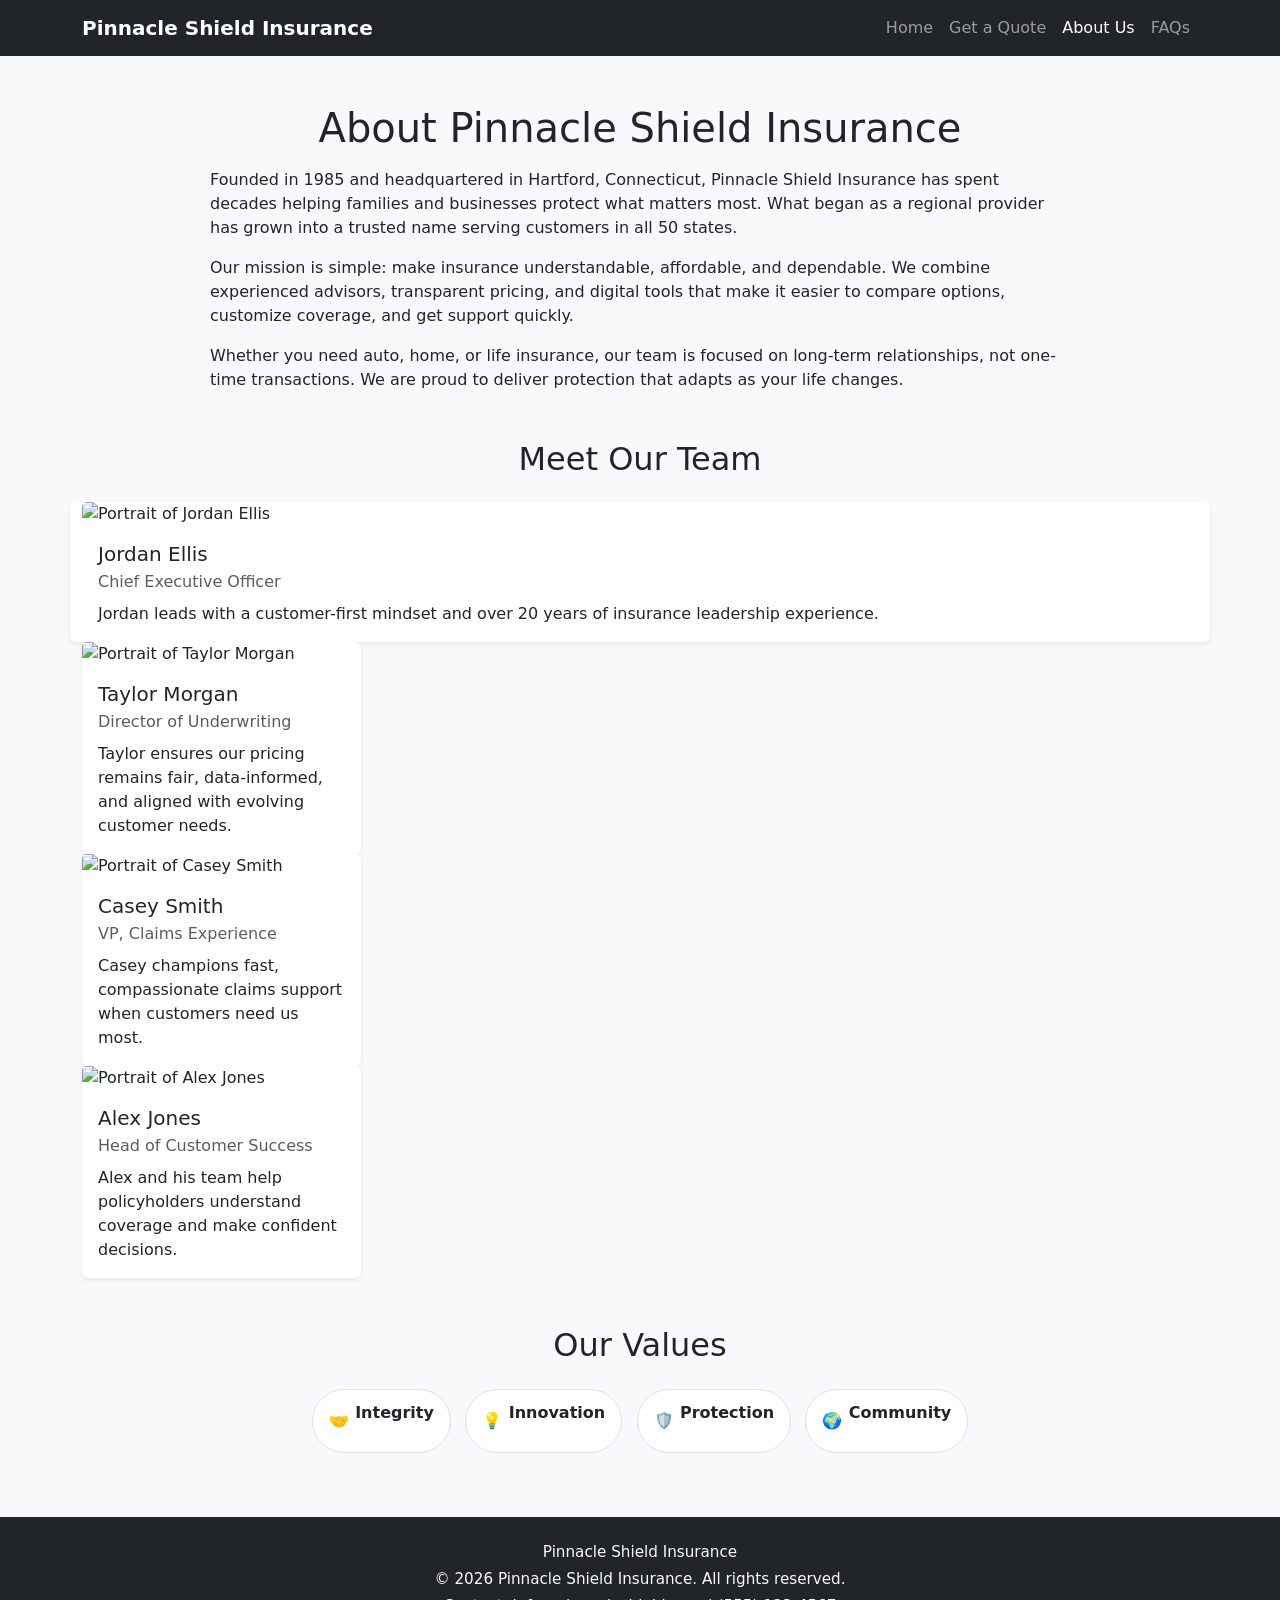
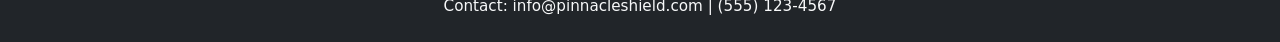
==== about.html @ 1ef5cbbd "Part 3: Add about page, FAQ page, responsive polish, and CI/CD pipeline" ====
<!DOCTYPE html>
<html lang="en">
<head>
    <meta charset="UTF-8">
    <meta name="viewport" content="width=device-width, initial-scale=1.0">
    <title>Pinnacle Shield Insurance | About Us</title>
    <link href="https://cdn.jsdelivr.net/npm/bootstrap@5.3.2/dist/css/bootstrap.min.css" rel="stylesheet">
    <link rel="stylesheet" href="css/styles.css">
</head>
<body>
    <header>
        <nav class="navbar navbar-expand-lg navbar-dark bg-dark">
            <div class="container">
                <a class="navbar-brand fw-semibold" href="index.html">Pinnacle Shield Insurance</a>
                <button class="navbar-toggler" type="button" data-bs-toggle="collapse" data-bs-target="#mainNavbar" aria-controls="mainNavbar" aria-expanded="false" aria-label="Toggle navigation">
                    <span class-navbar-toggler-icon></span>
                </button>
                <div class="collapse navbar-collapse" id="mainNavbar">
                    <ul class="navbar-nav ms-auto mb-2 mb-lg-0">
                        <li class="nav-item">
                            <a class="nav-link" href="index.html">Home</a>
                        </li>
                        <li class="nav-item">
                            <a class="nav-link" href="quote.html">Get a Quote</a>
                        </li>
                        <li class="nav-item">
                            <a class="nav-link" href="about.html">About Us</a>
                        </li>
                        <li class="nav-item">
                            <a class="nav-link" href="faq.html">FAQs</a>
                        </li>
                    </ul>
                </div>
            </div>
        </nav>
    </header>

    <main class="py-5 bg-light">
        <section class="container mb-5">
            <h1 class="mb-3 text-center">About Pinnacle Shield Insurance</h1>
            <div class="about-copy mx-auto">
                <p>
                    Founded in 1985 and headquartered in Hartford, Connecticut, Pinnacle Shield Insurance has spent decades helping families and businesses protect what matters most. What began as a regional provider has grown into a trusted name serving customers in all 50 states.
                </p>
                <p>
                    Our mission is simple: make insurance understandable, affordable, and dependable. We combine experienced advisors, transparent pricing, and digital tools that make it easier to compare options, customize coverage, and get support quickly.
                </p>
                <p class="mb-0">
                    Whether you need auto, home, or life insurance, our team is focused on long-term relationships, not one-time transactions. We are proud to deliver protection that adapts as your life changes.
                </p>
            </div>
        </section>

        <section class="container mb-5">
            <h2 class="text-center mb-4">Meet Our Team</h2>
            <div class="row g-4">
                <article class="card h-100 border-0 shadow-sm">
                    <img src="https://placehold.co/150x150" class="card-img-top" alt="Portrait of Jordan Ellis">
                    <div class="card-body">
                        <h3 class="h5 mb-1">Jordan Ellis</h3>
                        <p class="text-muted mb-2">Chief Executive Officer</p>
                        <p class="mb-0">Jordan leads with a customer-first mindset and over 20 years of insurance leadership experience.</p>
                    </div>
                </article>
            </div>
            <div class="col-md-6 col-lg-3">
                <article class="card h-100 border-0 shadow-sm">
                    <img src="https://placehold.co/150x150" class="card-img-top" alt="Portrait of Taylor Morgan">
                    <div class="card-body">
                        <h3 class="h5 mb-1">Taylor Morgan</h3>
                        <p class="text-muted mb-2">Director of Underwriting</p>
                        <p class="mb-0">Taylor ensures our pricing remains fair, data-informed, and aligned with evolving customer needs.</p>
                    </div>
                </article>
            </div>
            <div class="col-md-6 col-lg-3">
                <article class="card h-100 border-0 shadow-sm">
                    <img src="https://placehold.co/150x150" class="card-img-top" alt="Portrait of Casey Smith">
                    <div class="card-body">
                        <h3 class="h5 mb-1">Casey Smith</h3>
                        <p class="text-muted mb-2">VP, Claims Experience</p>
                        <p class="mb-0">Casey champions fast, compassionate claims support when customers need us most.</p>
                    </div>
                </article>
            </div>
            <div class="col-md-6 col-lg-3">
                <article class="card h-100 border-0 shadow-sm">
                    <img src="https://placehold.co/150x150" class="card-img-top" alt="Portrait of Alex Jones">
                    <div class="card-body">
                        <h3 class="h5 mb-1">Alex Jones</h3>
                        <p class="text-muted mb-2">Head of Customer Success</p>
                        <p class="mb-0">Alex and his team help policyholders understand coverage and make confident decisions.</p>
                    </div>
                </article>
            </div>
        </section>

        <section class="container pb-3">
            <h2 class="text-center mb-4">Our Values</h2>
            <div class="values-row">
                <div class="value-item"><span aria-hidden="true">🤝</span><p>Integrity</p></div>
                <div class="value-item"><span aria-hidden="true">💡</span><p>Innovation</p></div>
                <div class="value-item"><span aria-hidden="true">🛡️</span><p>Protection</p></div>
                <div class="value-item"><span aria-hidden="true">🌍</span><p>Community</p></div>
            </div>
        </section>
    </main>

    <footer class="bg-dark text-light py-4">
        <div class="container text-center">
            <p class="mb-1">Pinnacle Shield Insurance</p>
            <p class="mb-1">&copy; 2026 Pinnacle Shield Insurance. All rights reserved.</p>
            <p class="mb-0">Contact: info@pinnacleshield.com | (555) 123-4567</p>
        </div>
    </footer>

    <script src="https://cdn.jsdelivr.net/npm/bootstrap@5.3.2/dist/js/bootstrap.bundle.min.js"></script>
    <script src="js/main.js"></script>
</body>
</html>
---- css/styles.css ----
:root {
    --brand-blue: #0056b3;
    --brand-blue-dark: #0a3d80;
    --surface-muted: #f2f6fa;
}

*, *::before, *::after {
    box-sizing: border-box;
    margin: 0;
    padding: 0;
}

body {
    min-height: 100vh;
}

.hero {
    padding: 3.5rem, 0;
    min-height: 360px;
    background: linear-gradient(135deg, var(--brand-blue), var(--brand-blue-dark));
    text-align: center;
}

.tagline {
    max-width: 760px;
}

.card {
    transition: box-shadow 0.25s ease, transform 0.25s ease;
}

.card:hover {
    box-shadow: 0 0.75rem 1.5rem rgba(0, 0, 0, 0,15);
    transform: translateY(-4px);
}

.type-card {
    background-color: var(--surface-muted);
    border: 1px solid #d8e3ef;
}

footer {
    background-color: #212529;
}

footer p {
    font-size: 0.95rem;
}

@media (max-width: 767.98px) {
    .hero {
        padding: 2.5rem 0;
        min-height: 300px;
    }

    .tagline {
        max-width: 100%;
    }

    .card {
        margin-bottom: 0.5rem;
    }
}

.quote-page {
    min-height: 70vh;
}

.quote-layout {
    max-width: 980ox;
}

.quote-subtitle {
    max-width: 760px;
    margin: 0 auto;
}

.hidden {
    display: none;
}

.quote-steps {
    display: flex;
    align-items: center;
    justify-content: center;
    gap: 0.8rem;
    flex-wrap: wrap;
}

.step-item {
    display: flex;
    flex-direction: column;
    align-items: center;
    min-width: 120px;
    color: #6c757d;
}

.step-circle {
    width: 36px;
    height: 36px;
    border-radius: 50%;
    display: inline-flex;
    align-items: center;
    justify-content: center;
    font-weight: 700;
    background-color: #dfe3e8;
    border: 2px solid #d8e3e8;
}

.step-label {
    margin-top: 0.4rem;
    font-size: 0.9rem;
    font-weight: 600;
}

.step-line {
    width: 40px;
    height: 2px;
    background-color: #d7dbe0;
}

.step-item.is-active {
    color: #0d6efd;
}

.step-item.is-active .step-circle {
    background-color: #0d6efd;
    border-color:#8eb8ff;
    color: #fff;
}

.type-option {
    width: 100%;
    border: 1px solid #d4d9df;
    border-radius: 0.6rem;
    background: #fff;
    min-height: 84px;
    font-weight: 700;
    transition: all 0.2s ease;
}

.type-option:hover {
    transform: translateY(-2px);
}

.type-option-auto {
    border-color: #60a5fa;
    color: #0d6efd;
}

.type-option-home {
    border-color: #34d399;
    color: #0f9d58;
}

.type-option-life {
    border-color: #fb7185;
    color: #e11d48;
}

.type-option.is-selected {
    box-shadow: 0 0 0 3px rgba(13, 110, 253, 0.2);
}

.type-card-option {
    border: 1px solid #d4d9df;
    border-radius: 0.6rem;
    min-height: 88px;
    display: flex;
    align-items: center;
    justify-content: center;
    gap: 0.5rem;
    font-weight: 700;
    background: #fff;
}

.type-emoji {
    font-size: 1.25rem;
}

.type-label {
    font-size: 1rem;
}

.btn-check:checked + .type-card-option {
    border-color: #0d6efd;
    box-shadow: 0 0 0 3px rgba(13, 110, 253, 0.2);
    color: #0d6efd;
}

.quote-results {
    max-width: 760px;
    margin: 0 auto;
}

.quote-summary-card {
    background-color: #fff;
}

.quote-price {
    font-size: 2.2rem;
    font-weight: 800;
    line-height: 1.1;
}

#savedQuotesList .card {
    text-align: left;
}

@media (max-width: 767.98px) {
    .quote-steps {
        gap: 0.4rem;
    }

    .step-item {
        min-width: 90px;
    }

    .step-line {
        width: 40px;
    }

    .quote-price {
        font-size: 1.8rem;
    }
}

.about-copy {
    max-width: 860px;
}

.team-photo {
    width: 100%;
    max-height: 160px;
    object-fit: cover;
}

.values-row {
    display: flex;
    flex-wrap: wrap;
    justify-content: center;
    gap: 0.9rem;
}

.value-item {
    display: inline-flex;
    align-items: center;
    gap: 0.4rem;
    padding: 0.7rem 1rem;
    border: 1px solid #d8e3ef;
    border-radius: 999px;
    background: #fff;
    font-weight: 600;
}

.faq-container {
    max-width: 900px;
}

@media (max-width: 768px) {
    .hero he {
        font-size: 1.8rem;
    }

    .type-card {
        min-height: auto;
    }

    .values-row {
        justify-content: flex-start;
    }
}

@media (max-width: 480px) {
    .hero {
        padding: 30px 15px;
    }

    .navbar-brand {
        font-size: 1rem;
    }

    .quote-layout {
        padding-left: 0.5rem;
        padding-right: 0.5rem;
    }

    .type-card-option {
        min-height: 72px;
    }

    .value-item {
        width: 100%;
        justify-content: center;
    }

    .btn {
        min-height: 44px;
    }
}
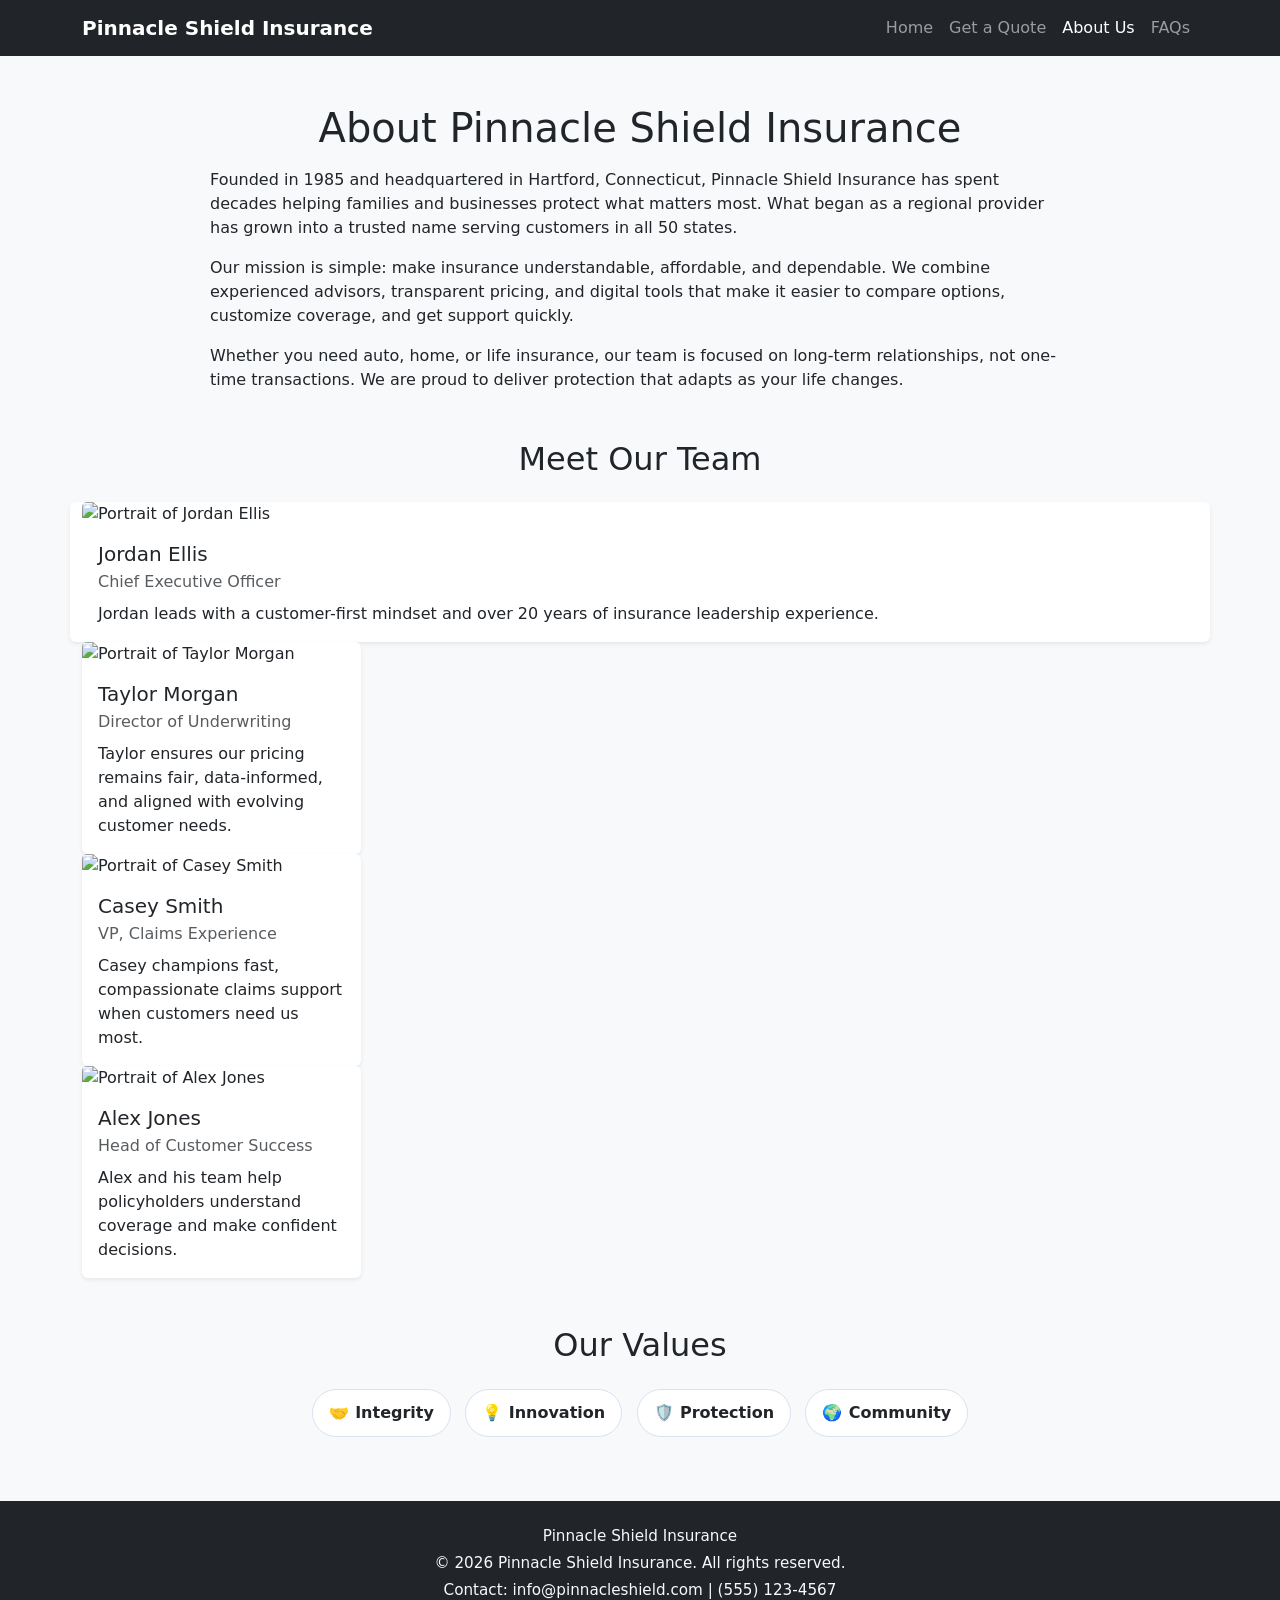
==== commit 189ebfb3: "fix: Update value item structure in Our Values section of about.html" ====
--- a/about.html
+++ b/about.html
@@ -98,10 +98,10 @@
         <section class="container pb-3">
             <h2 class="text-center mb-4">Our Values</h2>
             <div class="values-row">
-                <div class="value-item"><span aria-hidden="true">🤝</span><p>Integrity</p></div>
-                <div class="value-item"><span aria-hidden="true">💡</span><p>Innovation</p></div>
-                <div class="value-item"><span aria-hidden="true">🛡️</span><p>Protection</p></div>
-                <div class="value-item"><span aria-hidden="true">🌍</span><p>Community</p></div>
+                <div class="value-item"><span aria-hidden="true">🤝</span>Integrity</div>
+                <div class="value-item"><span aria-hidden="true">💡</span>Innovation</div>
+                <div class="value-item"><span aria-hidden="true">🛡️</span>Protection</div>
+                <div class="value-item"><span aria-hidden="true">🌍</span>Community</div>
             </div>
         </section>
     </main>
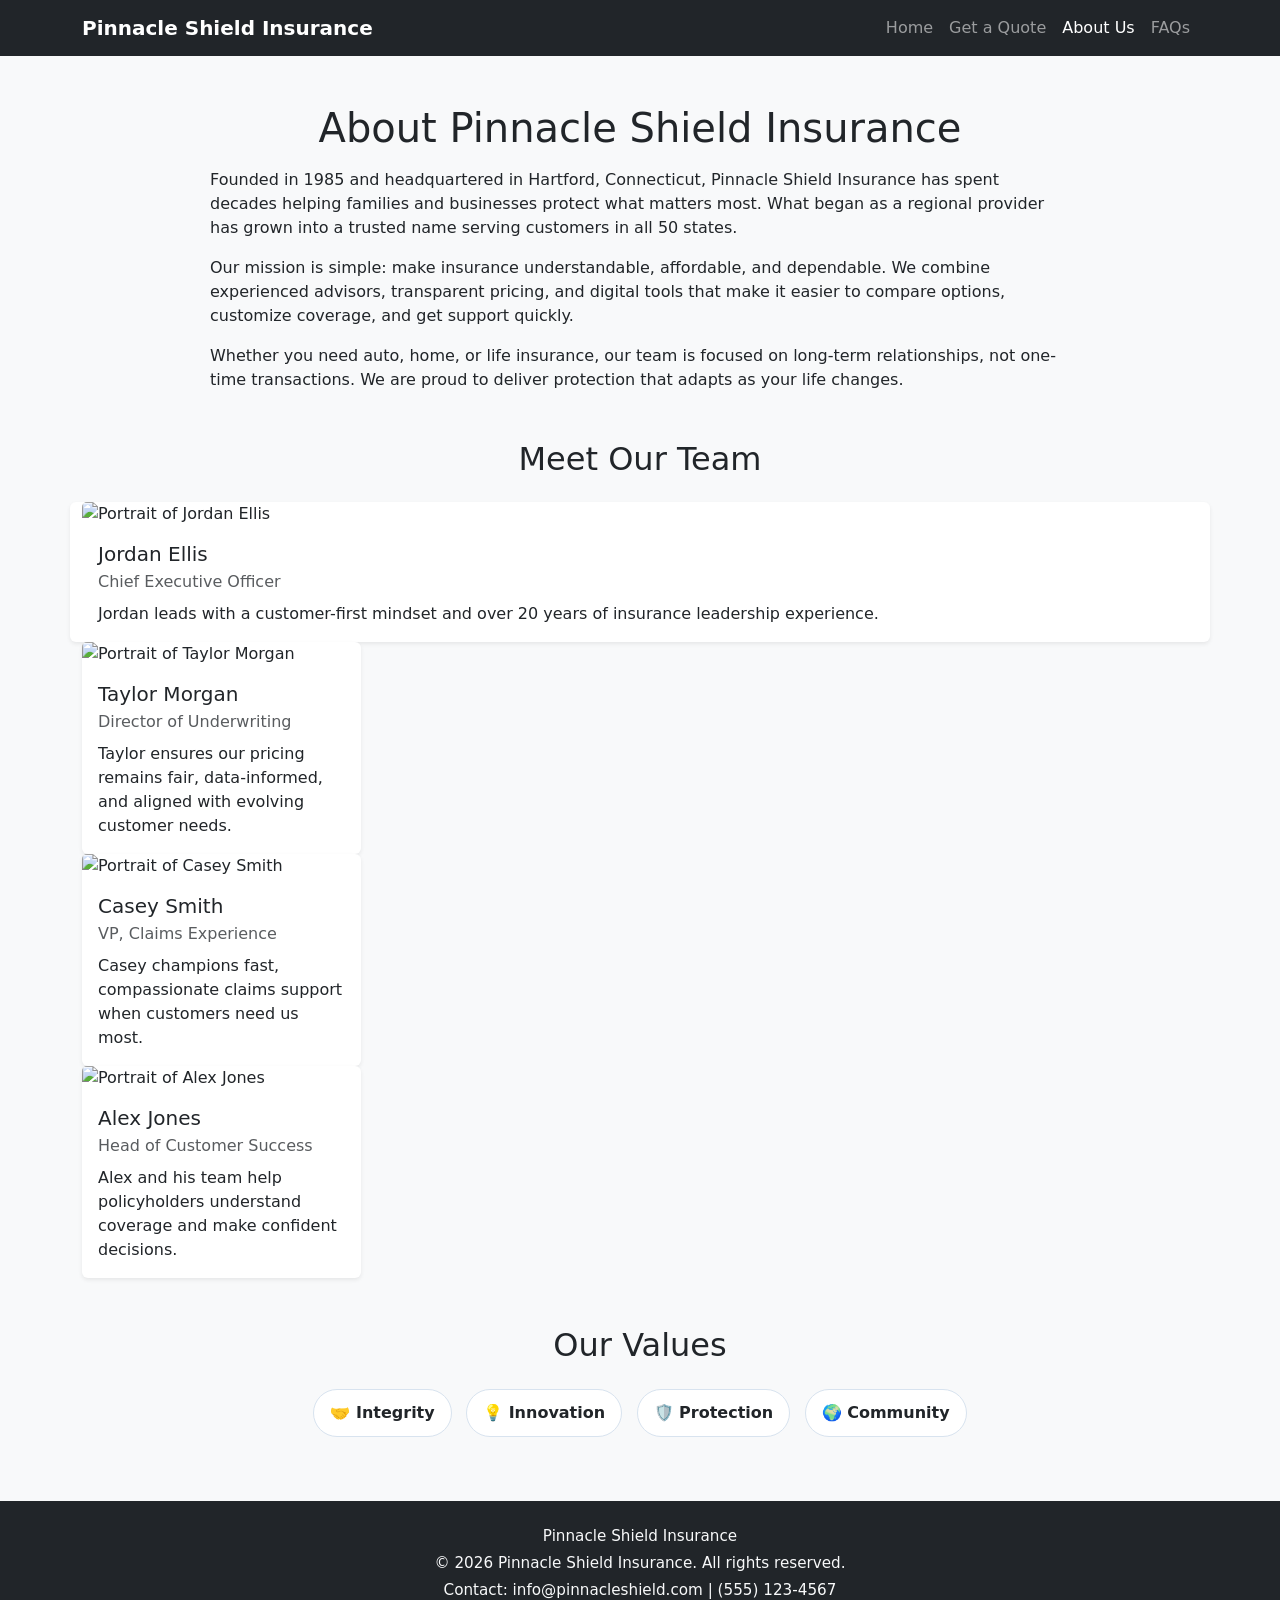
==== commit bd7c584a: "fix: Remove unnecessary span tags for value items in Our Values section of about.html" ====
--- a/about.html
+++ b/about.html
@@ -98,10 +98,10 @@
         <section class="container pb-3">
             <h2 class="text-center mb-4">Our Values</h2>
             <div class="values-row">
-                <div class="value-item"><span aria-hidden="true">🤝</span>Integrity</div>
-                <div class="value-item"><span aria-hidden="true">💡</span>Innovation</div>
-                <div class="value-item"><span aria-hidden="true">🛡️</span>Protection</div>
-                <div class="value-item"><span aria-hidden="true">🌍</span>Community</div>
+                <div class="value-item">🤝 Integrity</div>
+                <div class="value-item">💡 Innovation</div>
+                <div class="value-item">🛡️ Protection</div>
+                <div class="value-item">🌍 Community</div>
             </div>
         </section>
     </main>
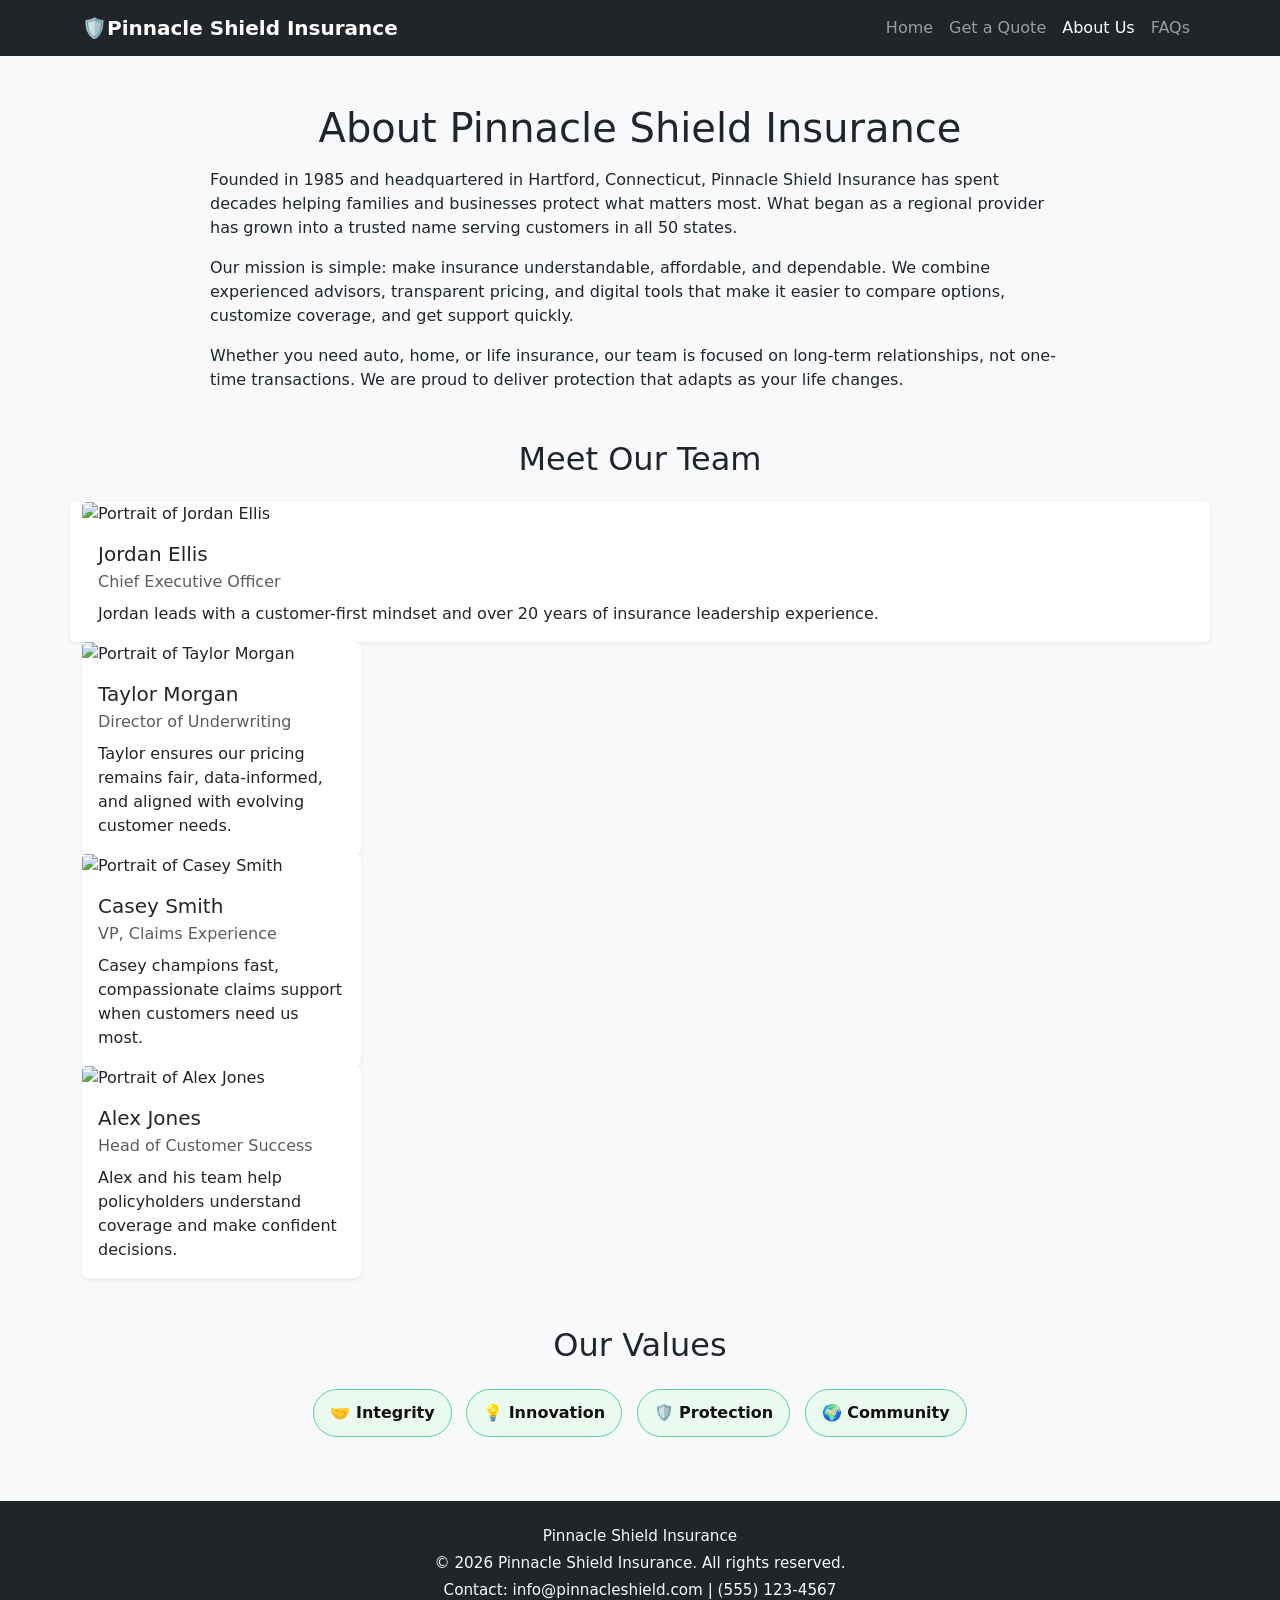
==== commit edeccbb7: "feat: Update README with project description, features, and technologies; enhance branding in HTML a" ====
--- a/about.html
+++ b/about.html
@@ -11,7 +11,7 @@
     <header>
         <nav class="navbar navbar-expand-lg navbar-dark bg-dark">
             <div class="container">
-                <a class="navbar-brand fw-semibold" href="index.html">Pinnacle Shield Insurance</a>
+                <a class="navbar-brand fw-semibold" href="index.html">🛡️Pinnacle Shield Insurance</a>
                 <button class="navbar-toggler" type="button" data-bs-toggle="collapse" data-bs-target="#mainNavbar" aria-controls="mainNavbar" aria-expanded="false" aria-label="Toggle navigation">
                     <span class-navbar-toggler-icon></span>
                 </button>
--- a/css/styles.css
+++ b/css/styles.css
@@ -1,7 +1,35 @@
+/* Utility class for mint text color */
+.text-mint {
+    color: var(--brand-mint-dark) !important;
+}
+/* FAQ accordion active/selected style */
+.accordion-item.active,
+.accordion-item.show,
+.accordion-button:not(.collapsed) {
+    background-color: var(--brand-mint) !important;
+    color: var(--brand-black) !important;
+    border-color: var(--brand-mint-dark) !important;
+}
+/* Pastel mint style for primary button */
+.btn-primary,
+.btn-primary:focus,
+.btn-primary:active,
+.btn-primary:hover {
+    background-color: var(--brand-mint) !important;
+    border-color: var(--brand-mint-dark) !important;
+    color: var(--brand-black) !important;
+    box-shadow: none;
+}
+/* Utility class for pastel mint background */
+.mint-bg {
+    background-color: var(--brand-mint) !important;
+    color: var(--brand-black) !important;
+}
 :root {
-    --brand-blue: #0056b3;
-    --brand-blue-dark: #0a3d80;
-    --surface-muted: #f2f6fa;
+    --brand-mint: #a8f5c0; /* pastel mint */
+    --brand-mint-dark: #5fd39e; /* deeper mint */
+    --brand-black: #111111;
+    --surface-muted: #eafaf1; /* lighter mint background */
 }
 
 *, *::before, *::after {
@@ -15,10 +43,11 @@
 }
 
 .hero {
-    padding: 3.5rem, 0;
+    padding: 3.5rem 0;
     min-height: 360px;
-    background: linear-gradient(135deg, var(--brand-blue), var(--brand-blue-dark));
+    background: linear-gradient(135deg, var(--brand-mint), var(--brand-mint-dark));
     text-align: center;
+    color: var(--brand-black);
 }
 
 .tagline {
@@ -36,11 +65,13 @@
 
 .type-card {
     background-color: var(--surface-muted);
-    border: 1px solid #d8e3ef;
+    border: 1px solid #b2e9d3;
+    color: var(--brand-black);
 }
 
 footer {
-    background-color: #212529;
+    background-color: var(--brand-black);
+    color: var(--brand-mint);
 }
 
 footer p {
@@ -92,7 +123,7 @@
     flex-direction: column;
     align-items: center;
     min-width: 120px;
-    color: #6c757d;
+    color: var(--brand-black);
 }
 
 .step-circle {
@@ -103,8 +134,9 @@
     align-items: center;
     justify-content: center;
     font-weight: 700;
-    background-color: #dfe3e8;
-    border: 2px solid #d8e3e8;
+    background-color: var(--brand-mint);
+    border: 2px solid var(--brand-mint-dark);
+    color: var(--brand-black);
 }
 
 .step-label {
@@ -120,12 +152,12 @@
 }
 
 .step-item.is-active {
-    color: #0d6efd;
+    color: var(--brand-mint-dark);
 }
 
 .step-item.is-active .step-circle {
-    background-color: #0d6efd;
-    border-color:#8eb8ff;
+    background-color: var(--brand-mint-dark);
+    border-color: var(--brand-mint);
     color: #fff;
 }
 
@@ -144,13 +176,13 @@
 }
 
 .type-option-auto {
-    border-color: #60a5fa;
-    color: #0d6efd;
+    border-color: var(--brand-mint-dark);
+    color: var(--brand-mint-dark);
 }
 
 .type-option-home {
-    border-color: #34d399;
-    color: #0f9d58;
+    border-color: var(--brand-mint);
+    color: var(--brand-black);
 }
 
 .type-option-life {
@@ -159,7 +191,7 @@
 }
 
 .type-option.is-selected {
-    box-shadow: 0 0 0 3px rgba(13, 110, 253, 0.2);
+    box-shadow: 0 0 0 3px rgba(88, 239, 180, 0.2);
 }
 
 .type-card-option {
@@ -183,9 +215,9 @@
 }
 
 .btn-check:checked + .type-card-option {
-    border-color: #0d6efd;
-    box-shadow: 0 0 0 3px rgba(13, 110, 253, 0.2);
-    color: #0d6efd;
+    border-color: var(--brand-mint-dark);
+    box-shadow: 0 0 0 3px rgba(88, 239, 180, 0.2);
+    color: var(--brand-mint-dark);
 }
 
 .quote-results {
@@ -195,6 +227,7 @@
 
 .quote-summary-card {
     background-color: #fff;
+    color: var(--brand-black);
 }
 
 .quote-price {
@@ -247,10 +280,11 @@
     align-items: center;
     gap: 0.4rem;
     padding: 0.7rem 1rem;
-    border: 1px solid #d8e3ef;
+    border: 1px solid var(--brand-mint-dark);
     border-radius: 999px;
-    background: #fff;
+    background: var(--surface-muted);
     font-weight: 600;
+    color: var(--brand-black);
 }
 
 .faq-container {
@@ -297,4 +331,65 @@
     .btn {
         min-height: 44px;
     }
+}
+
+/* ===Bonus: Animated Transitions === */
+@keyframes fadeInUp {
+    from {
+        opacity: 0;
+        transform: translateY(24px);
+    }
+    to {
+        opacity: 1;
+        transform: translateY(0);
+    }
+}
+
+.quote-results {
+    animation: fadeInUp 0.55s ease both;
+}
+
+@keyframes cardEntrance {
+    from {
+        opacity: 0;
+        transform: scale(0.97);
+    }
+    to {
+        opacity: 1;
+        transform: scale(1);
+    }
+}
+
+.saved-quotes-section .card {
+    animation: cardEntrance 0.3s ease both;
+}
+
+@media print {
+    .navbar,
+    footer,
+    .card.border-0.shadow-sm,
+    #savedQuotesSection,
+    #quoteSpinner,
+    .btn {
+        display: none !important;
+    }
+
+    #quoteResults {
+        display: block !important;
+    }
+
+    body {
+        color: var(--brand-black);
+        background: var(--surface-muted);
+    }
+
+    .quote-summary-head {
+        background-color: var(--brand-mint-dark) !important;
+        -webkit-print-color-adjust: exact;
+        print-color-adjust: exact;
+    }
+
+    .quote-price {
+        color: #000 !important;
+    }
 }
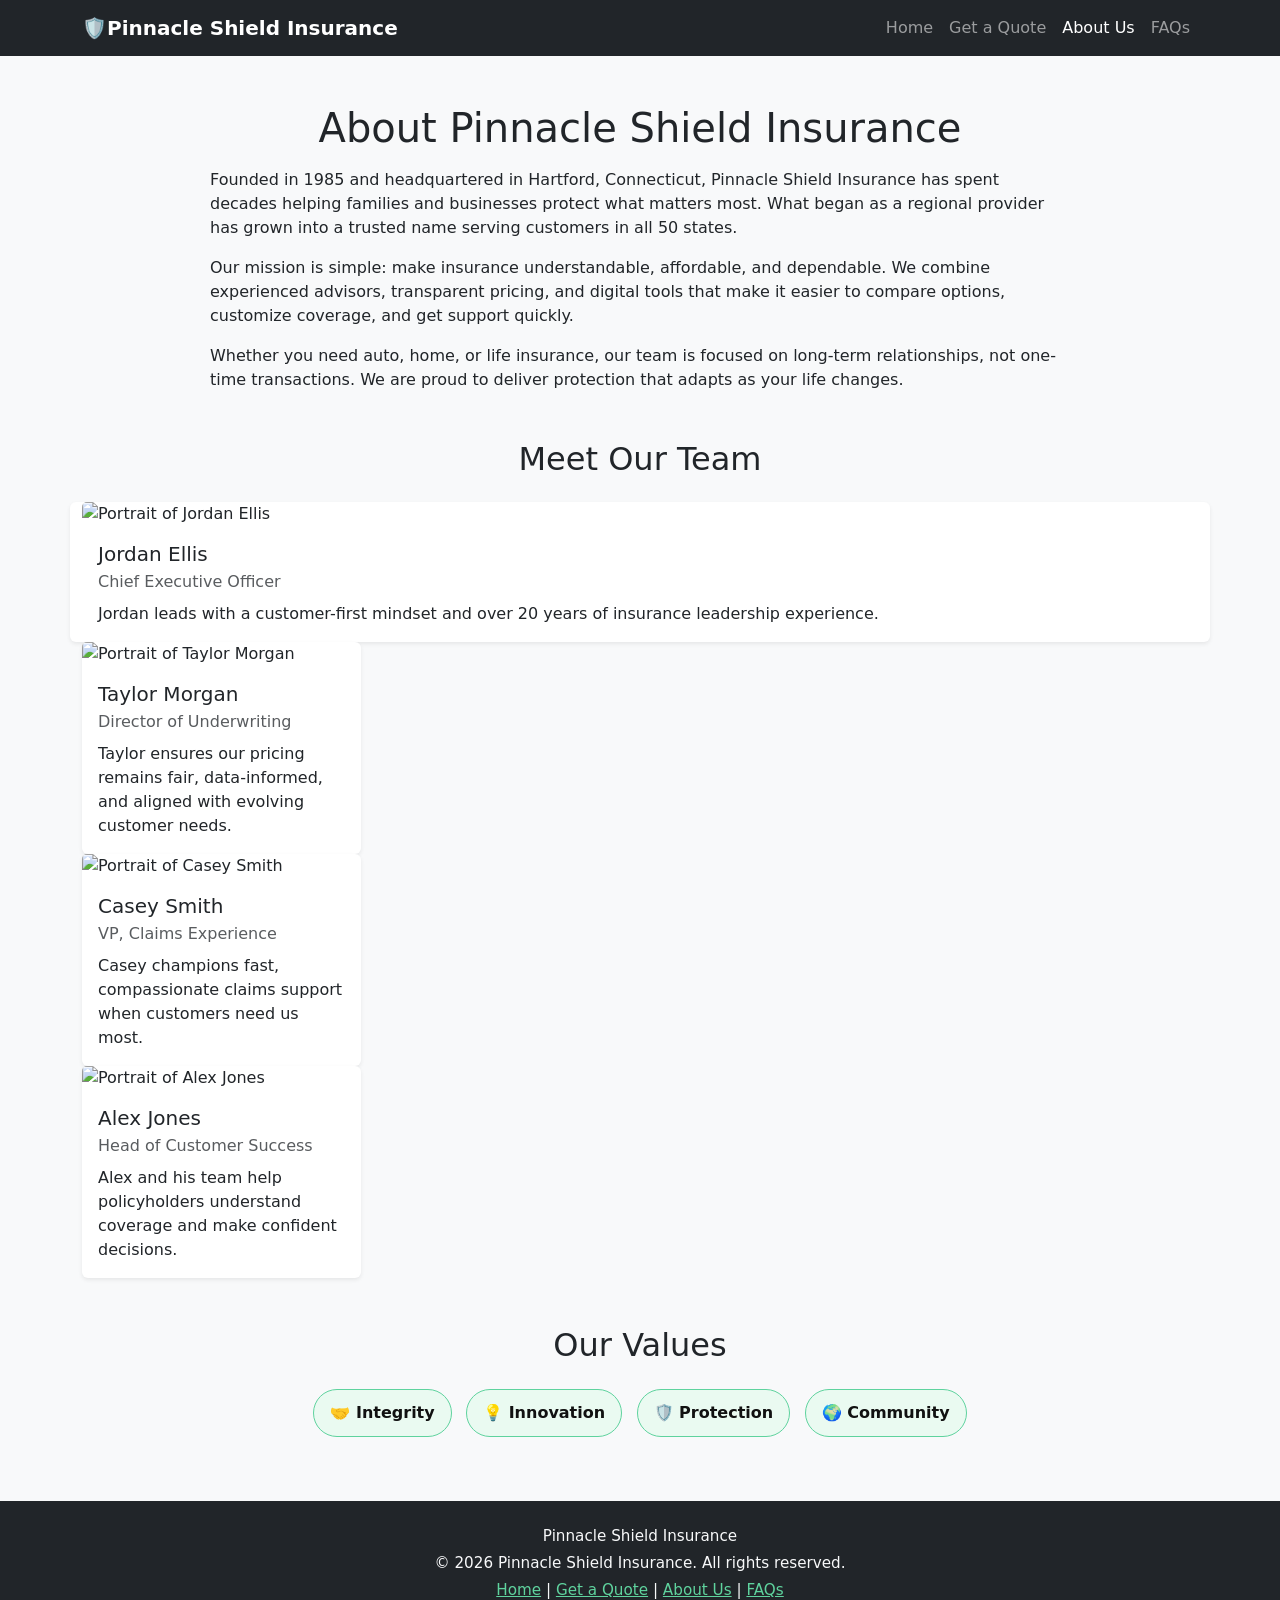
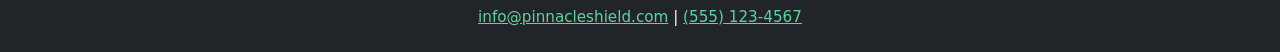
==== commit 042c547c: "fix: Update footer links and contact information for better navigation and accessibility" ====
--- a/about.html
+++ b/about.html
@@ -110,7 +110,16 @@
         <div class="container text-center">
             <p class="mb-1">Pinnacle Shield Insurance</p>
             <p class="mb-1">&copy; 2026 Pinnacle Shield Insurance. All rights reserved.</p>
-            <p class="mb-0">Contact: info@pinnacleshield.com | (555) 123-4567</p>
+            <p class="mb-1">
+                <a href="index.html" class="text-mint text-decoration-underline">Home</a> |
+                <a href="quote.html" class="text-mint text-decoration-underline">Get a Quote</a> |
+                <a href="about.html" class="text-mint text-decoration-underline">About Us</a> |
+                <a href="faq.html" class="text-mint text-decoration-underline">FAQs</a>
+            </p>
+            <p class="mb-0">
+                <a href="mailto:info@pinnacleshield.com" class="text-mint text-decoration-underline">info@pinnacleshield.com</a> |
+                <a href="tel:5551234567" class="text-mint text-decoration-underline">(555) 123-4567</a>
+            </p>
         </div>
     </footer>
 
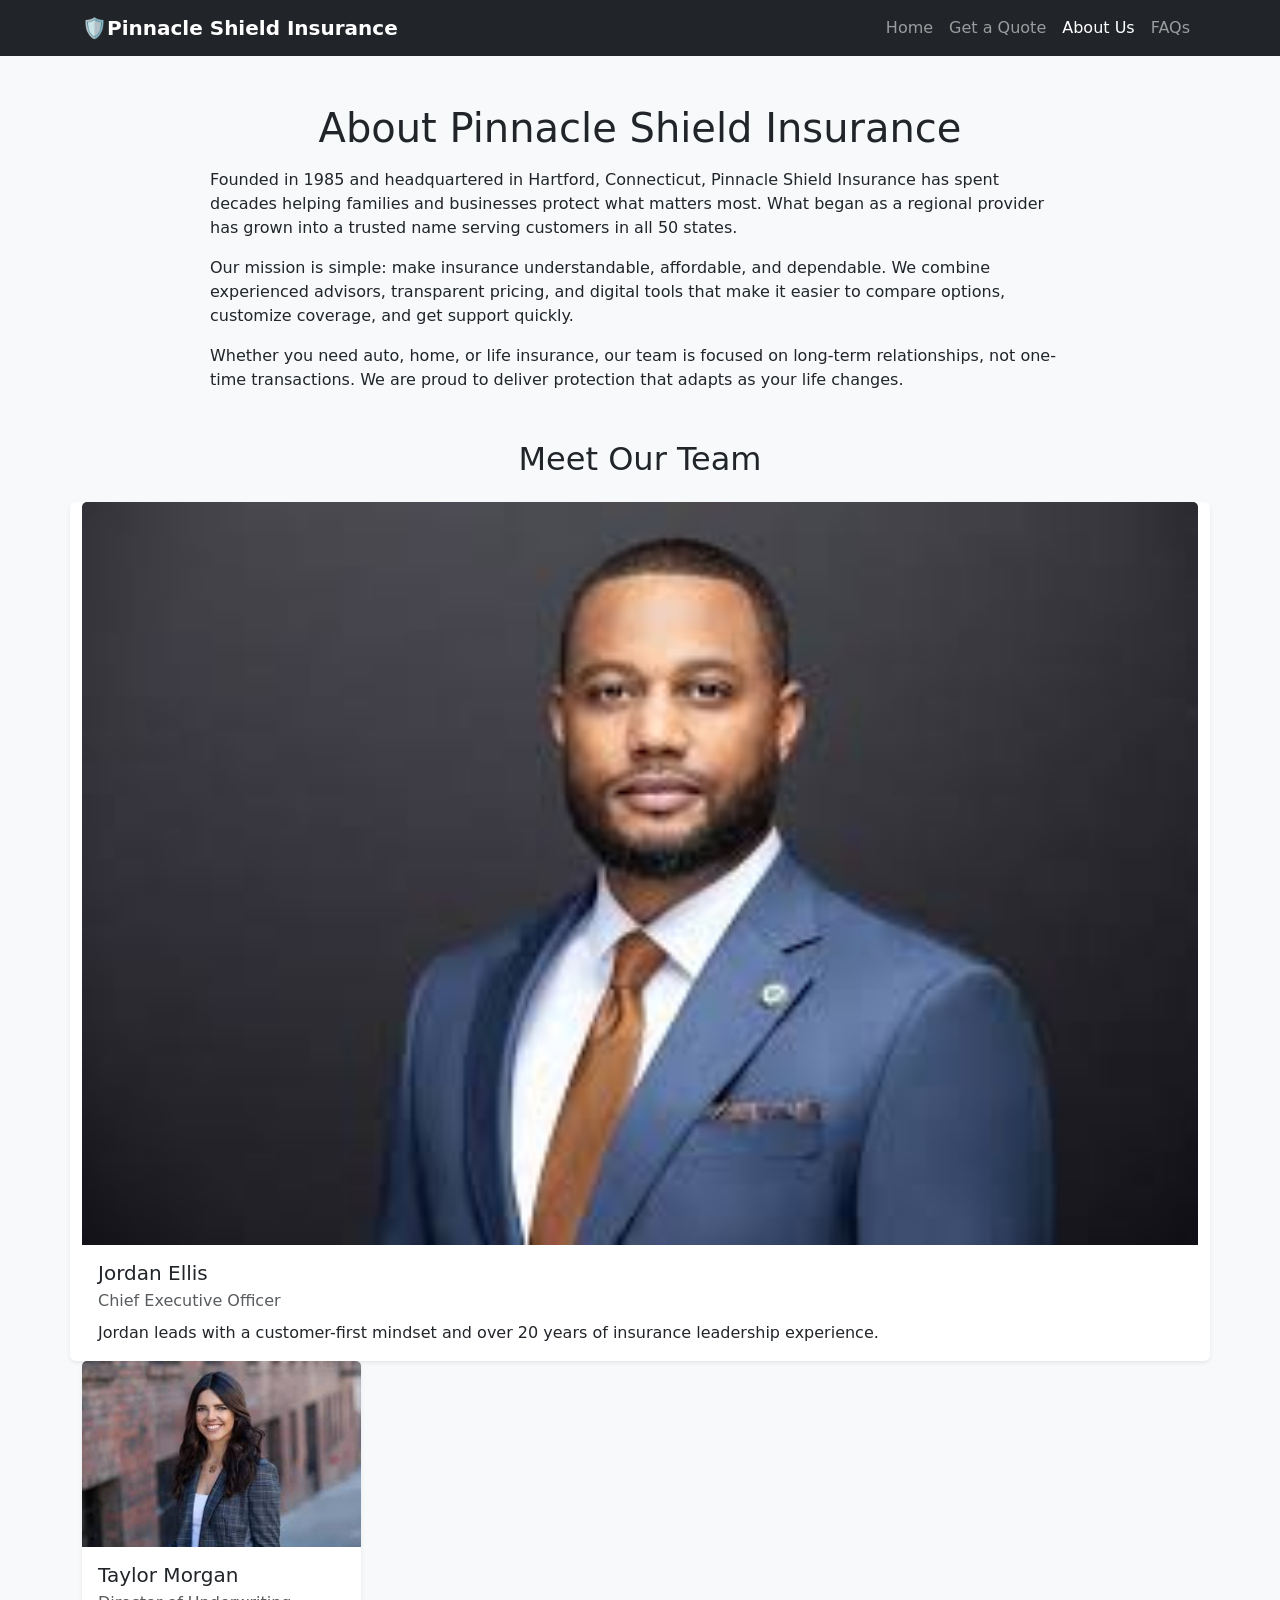
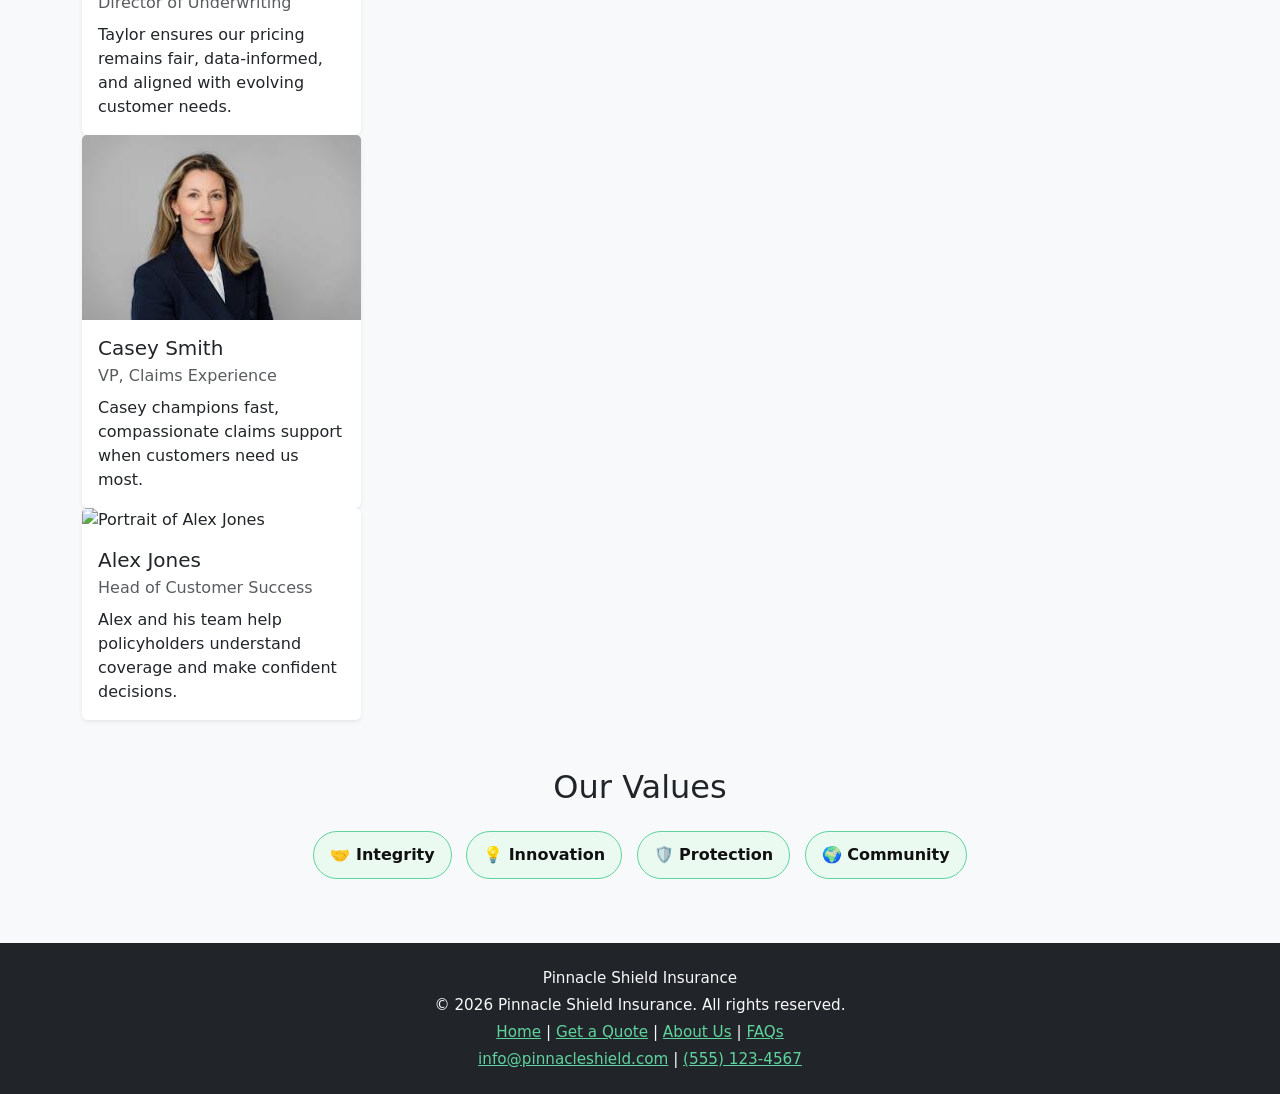
==== commit 5958af93: "feat: add photos to about.html" ====
--- a/about.html
+++ b/about.html
@@ -55,7 +55,7 @@
             <h2 class="text-center mb-4">Meet Our Team</h2>
             <div class="row g-4">
                 <article class="card h-100 border-0 shadow-sm">
-                    <img src="https://placehold.co/150x150" class="card-img-top" alt="Portrait of Jordan Ellis">
+                    <img src="[data-uri]" class="card-img-top" alt="Portrait of Jordan Ellis">
                     <div class="card-body">
                         <h3 class="h5 mb-1">Jordan Ellis</h3>
                         <p class="text-muted mb-2">Chief Executive Officer</p>
@@ -65,7 +65,7 @@
             </div>
             <div class="col-md-6 col-lg-3">
                 <article class="card h-100 border-0 shadow-sm">
-                    <img src="https://placehold.co/150x150" class="card-img-top" alt="Portrait of Taylor Morgan">
+                    <img src="[data-uri]" class="card-img-top" alt="Portrait of Taylor Morgan">
                     <div class="card-body">
                         <h3 class="h5 mb-1">Taylor Morgan</h3>
                         <p class="text-muted mb-2">Director of Underwriting</p>
@@ -75,7 +75,7 @@
             </div>
             <div class="col-md-6 col-lg-3">
                 <article class="card h-100 border-0 shadow-sm">
-                    <img src="https://placehold.co/150x150" class="card-img-top" alt="Portrait of Casey Smith">
+                    <img src="[data-uri]" class="card-img-top" alt="Portrait of Casey Smith">
                     <div class="card-body">
                         <h3 class="h5 mb-1">Casey Smith</h3>
                         <p class="text-muted mb-2">VP, Claims Experience</p>
@@ -85,7 +85,7 @@
             </div>
             <div class="col-md-6 col-lg-3">
                 <article class="card h-100 border-0 shadow-sm">
-                    <img src="https://placehold.co/150x150" class="card-img-top" alt="Portrait of Alex Jones">
+                    <img src="https://encrypted-tbn0.gstatic.com/images?q=tbn:ANd9GcSEiS8SrNURGv6Va287bgeDL5C2r9SEkmwAYA&s" class="card-img-top" alt="Portrait of Alex Jones">
                     <div class="card-body">
                         <h3 class="h5 mb-1">Alex Jones</h3>
                         <p class="text-muted mb-2">Head of Customer Success</p>
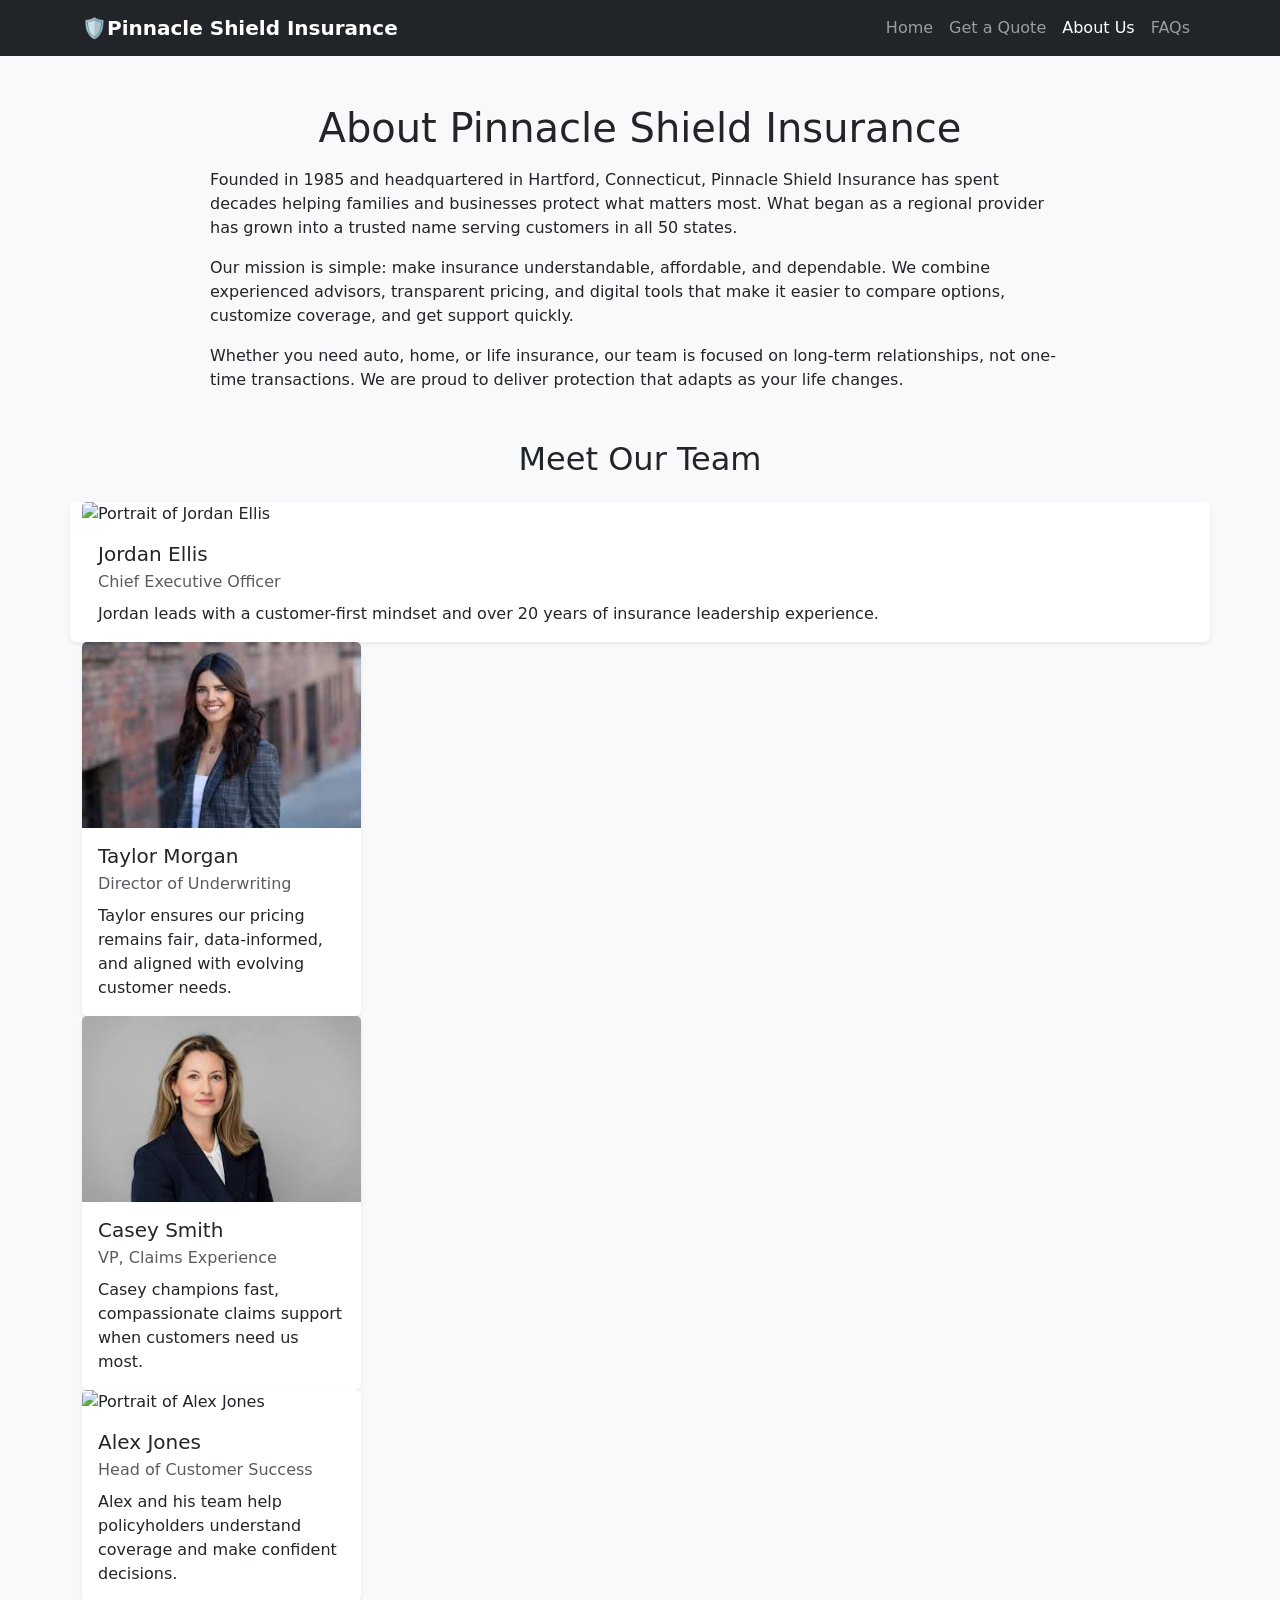
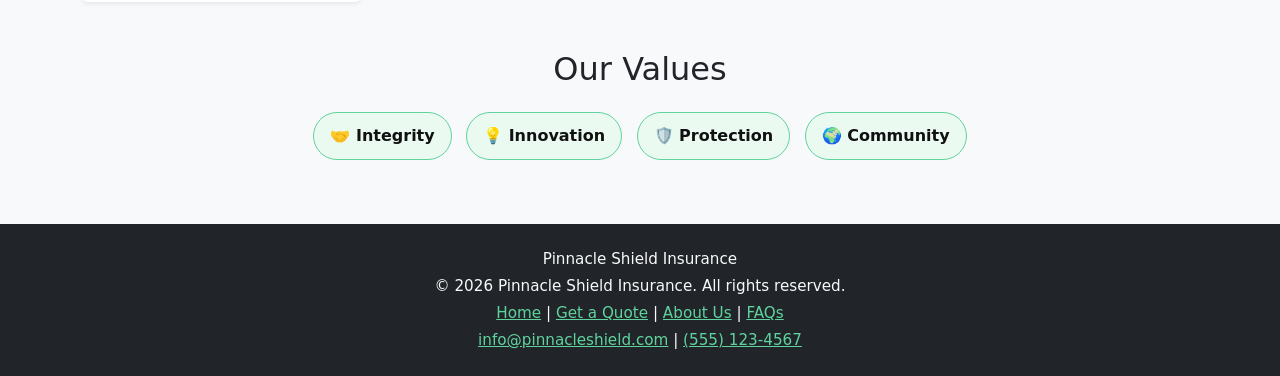
==== commit f824bfde: "feat: update team member photo for Jordan Ellis in about.html" ====
--- a/about.html
+++ b/about.html
@@ -55,7 +55,7 @@
             <h2 class="text-center mb-4">Meet Our Team</h2>
             <div class="row g-4">
                 <article class="card h-100 border-0 shadow-sm">
-                    <img src="[data-uri]" class="card-img-top" alt="Portrait of Jordan Ellis">
+                    <img src="https://media.istockphoto.com/id/2212567111/photo/headshot-executive-confident-senior-business-man-specialist-smiling-at-camera-closeup.jpg?s=612x612&w=0&k=20&c=1mcKy3dcg97Z2_kbo-oGbXm1seNu-zvLulg_FOAJ7eA=" class="card-img-top" alt="Portrait of Jordan Ellis">
                     <div class="card-body">
                         <h3 class="h5 mb-1">Jordan Ellis</h3>
                         <p class="text-muted mb-2">Chief Executive Officer</p>
